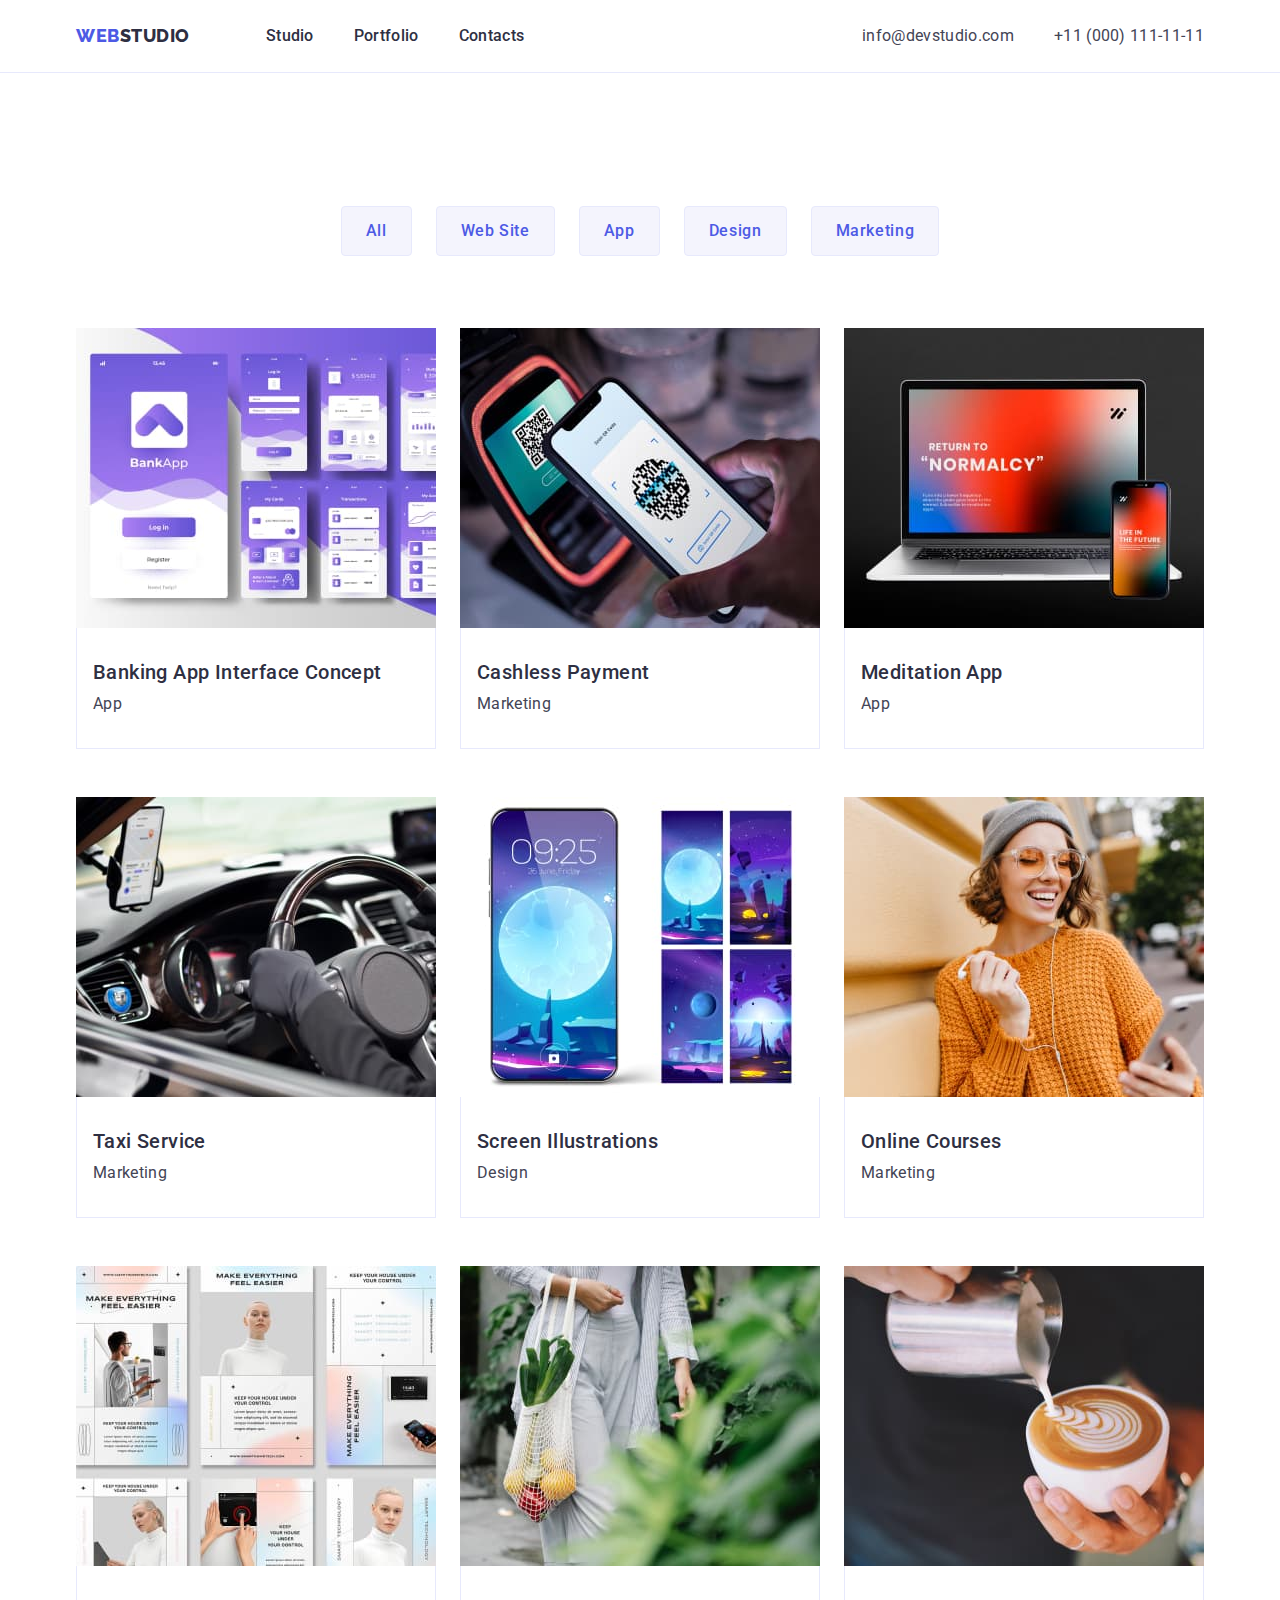
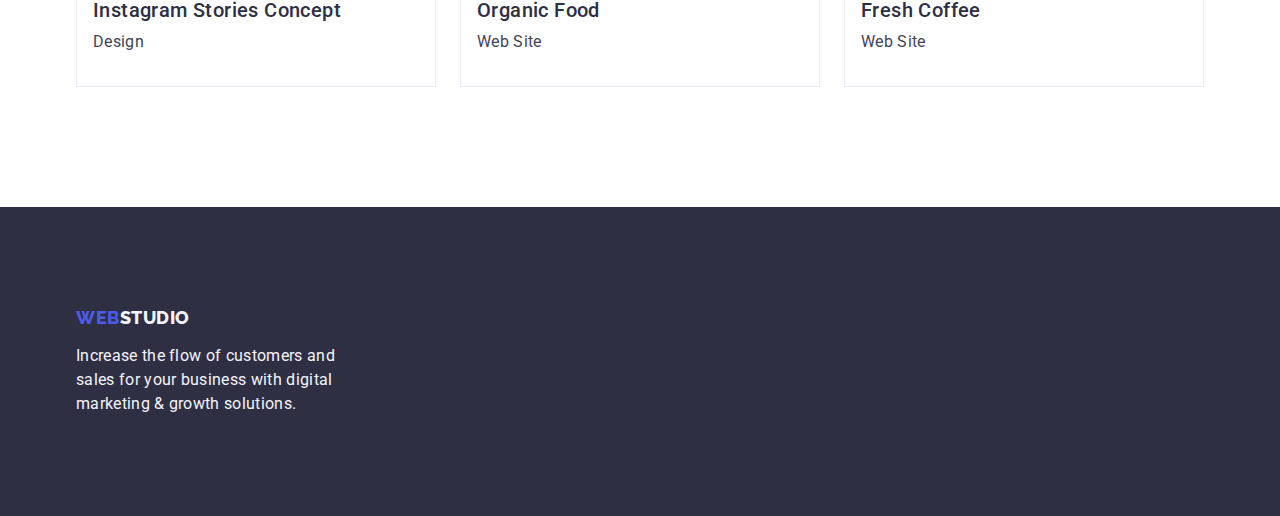
==== portfolio.html @ 6bdd24da "first commit" ====
<!DOCTYPE html>
<html lang="en">
<head>
    <meta charset="UTF-8">
    <meta http-equiv="X-UA-Compatible" content="IE=edge">
    <meta name="viewport" content="width=device-width, initial-scale=1.0">
    <link rel="preconnect" href="https://fonts.googleapis.com">
    <link rel="preconnect" href="https://fonts.gstatic.com" crossorigin>
    <link href="https://fonts.googleapis.com/css2?family=Raleway:ital,wght@0,100;0,200;0,300;0,400;0,500;0,600;0,700;0,800;0,900;1,100;1,200;1,300;1,400;1,500;1,600;1,700;1,800;1,900&family=Roboto:ital,wght@0,300;0,400;0,500;0,700;0,900;1,100;1,300;1,400;1,500;1,700;1,900&display=swap" rel="stylesheet">
    <link rel="stylesheet" href="https://cdnjs.cloudflare.com/ajax/libs/modern-normalize/1.0.0/modern-normalize.min.css"/>
    <link rel="stylesheet" href="./css/styles.css"/>
    <title>Portfolio</title>
</head>
<body>
    <header class="header">
        <div class="header-container container">
            <nav class="navigation">
                <a href="./index.html" class="logo link">Web<span class="logo-studio">Studio</span></a>
                <ul class="list menu">
                    <li class="nav-list-item">
                        <a href="./index.html" class="link-list-item link">Studio</a>
                    </li>
                    <li class="nav-list-item">
                        <a href="./portfolio.html" class="link-list-item link">Portfolio</a>
                    </li>
                    <li class="nav-list-item">
                        <a href="" class="link-list-item link">Contacts</a>
                    </li>
                </ul>
            </nav>
            <address class="address">
                <ul class="list menu">
                    <li class="nav-list-item">
                        <a href="mailto:info@devstudio.com" class="address-link link">info@devstudio.com</a>
                    </li>
                    <li class="nav-list-item">
                        <a href="tel:+110001111111" class="address-link link">+11 (000) 111-11-11</a>
                    </li>
                </ul>
            </address>
        </div>
    </header>
    <main>
        <section class="portfolio-section">
            <div class="container">
                <h1 class="portfolio-title">Portfolio page</h1>
                <ul class="portfolio-buttons list">
                    <li>
                        <button type="button" class="portfolio-button">All</button>
                    </li>
                    <li>
                        <button type="button" class="portfolio-button">Web Site</button>
                    </li>
                    <li>
                        <button type="button" class="portfolio-button">App</button>
                    </li>
                    <li>
                        <button type="button" class="portfolio-button">Design</button>
                    </li>
                    <li>   
                        <button type="button" class="portfolio-button">Marketing</button>
                    </li>
                </ul> 
                <ul class="list portfolio-items">
                    <li class="portfolio-item">
                        <a class="link">
                            <img src="./images/portfolio-1.jpg" alt="Banking App Interface Concept photo" width="360"/>
                            <div class="portfolio-item-container">
                                <h2 class="portfolio-title-item">Banking App Interface Concept</h2>
                                <p class="portfolio-text-item">App</p>
                            </div>
                        </a>
                    </li>
                    <li class="portfolio-item">
                        <a class="link">
                            <img src="./images/portfolio-2.jpg" alt="Cashless Payment photo" width="360"/>
                            <div class="portfolio-item-container">
                                <h2 class="portfolio-title-item">Cashless Payment</h2>
                                <p class="portfolio-text-item">Marketing</p>
                            </div>
                        </a>
                    </li>
                    <li class="portfolio-item">
                        <a class="link">
                            <img src="./images/portfolio-3.jpg" alt="Meditation App photo" width="360"/>
                            <div class="portfolio-item-container">
                                <h2 class="portfolio-title-item">Meditation App</h2>
                                <p class="portfolio-text-item">App</p>
                            </div>
                        </a>
                    </li>
                    <li class="portfolio-item">
                        <a class="link">
                            <img src="./images/portfolio-4.jpg" alt="Taxi Service photo" width="360"/>
                            <div class="portfolio-item-container">
                                <h2 class="portfolio-title-item">Taxi Service</h2>
                                <p class="portfolio-text-item">Marketing</p>
                            </div>
                        </a>
                    </li>
                    <li class="portfolio-item">
                        <a class="link">
                            <img src="./images/portfolio-5.jpg" alt="Screen Illustrations photo" width="360"/>
                            <div class="portfolio-item-container">
                                <h2 class="portfolio-title-item">Screen Illustrations</h2>
                                <p class="portfolio-text-item">Design</p>
                            </div>
                        </a>
                    </li>
                    <li class="portfolio-item">
                        <a class="link">
                            <img src="./images/portfolio-6.jpg" alt="Online Courses photo" width="360"/>
                            <div class="portfolio-item-container">
                                <h2 class="portfolio-title-item">Online Courses</h2>
                                <p class="portfolio-text-item">Marketing</p>
                            </div>
                        </a>
                    </li>
                    <li class="portfolio-item">
                        <a class="link">
                            <img src="./images/portfolio-7.jpg" alt="Instagram Stories Concept photo" width="360"/>
                            <div class="portfolio-item-container">
                                <h2 class="portfolio-title-item">Instagram Stories Concept</h2>
                                <p class="portfolio-text-item">Design</p>
                            </div>
                        </a>
                    </li>
                    <li class="portfolio-item">
                        <a class="link">
                            <img src="./images/portfolio-8.jpg" alt="Organic Food photo" width="360"/>
                            <div class="portfolio-item-container">
                                <h2 class="portfolio-title-item">Organic Food</h2>
                                <p class="portfolio-text-item">Web Site</p>
                            </div>
                        </a>
                    </li>
                    <li class="portfolio-item">
                        <a class="link">
                            <img src="./images/portfolio-9.jpg" alt="Fresh Coffee photo" width="360"/>
                            <div class="portfolio-item-container">
                                <h2 class="portfolio-title-item">Fresh Coffee</h2>
                                <p class="portfolio-text-item">Web Site</p>
                            </div>
                        </a>
                    </li>
                </ul>
            </div>
        </section>
    </main>
    <footer class="footer">
        <div class="container">
            <a href="./index.html" class="logo link">Web<span class="logo-studio-footer">Studio</span></a>
            <p class="footer-description">
                Increase the flow of customers and sales for your business with digital marketing & growth solutions.
            </p>
        </div>
    </footer>
</body>
</html>
---- css/styles.css ----
:root {
    --background-color: #ffffff
}

body {
    font-family: "Raleway", sans-serif;
    font-family: "Roboto", sans-serif;
    color: #434455;
    background-color: var(--background-color);
}

h1, h2, h3, h4, h5, h6, p ,ul {
    margin: 0;
}

ul {
    margin: 0;
    padding: 0;
}

.header {
    border-bottom: 1px solid #E7E9FC;
    padding-top: 24px;
    padding-bottom: 24px;
}

img {
    display: block;
}

.header-container {
    display: flex;
}

.container {
    width: 1158px;
    margin: 0 auto;
    padding-left: 15px;
    padding-right: 15px;
    justify-content: space-between;
}

.navigation {
    display: flex;
    align-items: center;
}

.logo {
    font-family: "Raleway", sans-serif;
    font-weight: 800;
    font-size: 18px;
    line-height: 1.17;
    letter-spacing: 0.03em;
    text-transform: uppercase;
    color: #4d5ae5;
    margin-right: 76px;
}

.link {
    text-decoration: none;
}

.logo-studio {
    color: #2e2f42;
}

.menu {
    display: flex;
}

.list {
    list-style: none;
}

.nav-list-item {
    margin-right: 40px;
}

.nav-list-item:last-child {
    margin-right: 0;
}

.link-list-item {
    font-weight: 500;
    font-size: 16px;
    line-height: 1.5;
    letter-spacing: 0.02em;
    color: #2e2f42;
    padding-top: 24px;
    padding-bottom: 24px;
}

.link-list-item:hover,
.link-list-item:focus {
    color: #404bbf;
}

.address {
    font-style: normal;
}

.address-link {
    font-size: 16px;
    line-height: 1.5;
    letter-spacing: 0.02em;
    color: #434455;
}

.address-link:hover,
.address-link:focus {
    color: #404bbf;
}

.first-section {
    background-color: #2e2f42;
    padding-top: 188px;
    padding-bottom: 188px;
}

.main-title {
    font-size: 56px;
    line-height: 1.07;
    text-align: center;
    letter-spacing: 0.02em;
    color: #ffffff;
    max-width: 496px;
    margin: 0 auto;
}

.order-service-button {
    display: block;
    background-color: #4D5AE5;
    font-family: "Roboto", sans-serif;
    font-weight: 500;
    font-size: 16px;
    line-height: 1.5;
    letter-spacing: 0.04em;
    color: #ffffff;
    cursor: pointer;
    margin-top: 48px;
    margin-left: auto;
    margin-right: auto;
    border: none;
    border-radius: 4px;
    padding: 16px 32px;
}

.order-service-button:hover,
.order-service-button:focus {
    background-color: #404BBF;
}

.second-section {
    padding-top: 120px;
    padding-bottom: 120px;
}

.advatages-title {
    visibility: hidden;
}

.advantages-list {
    display: flex;
    padding-left: 0;
    gap: 24px;
}

.list-item {
    width: calc((100% - 72px) / 4);
}

.title-item {
    font-weight: 500;
    font-size: 16px;
    line-height: 1.2;
    letter-spacing: 0.02em;
    color: #2e2f42;
    margin-bottom: 8px;
}

.text-item {
    font-size: 16px;
    line-height: 1.5;
    letter-spacing: 0.02em;
    color: #434455;
}

.third-section {
    padding-bottom: 120px;
}

.images-title {
    font-size: 36px;
    line-height: 1.11;
    text-align: center;
    letter-spacing: 0.02em;
    text-transform: capitalize;
    color: #2e2f42;
    margin-bottom: 72px;
}

.images-list {
    display: flex;
    padding-left: 0;
    gap: 24px;
}

.images-list-item {
    width: calc((100% - 48px) / 3);
}

.our-team-section {
    background-color: #F4F4FD;
    padding-top: 120px;
    padding-bottom: 120px;
}

.our-team-list {
    display: flex;
    gap: 24px;
    padding-left: 0;
}

.employee-list-item {
    background-color: #FFFFFF;
    width: calc((100% - 72px) / 4);
    border-radius: 0px 0px 4px 4px;
    box-shadow: 0px 2px 1px 0px rgba(46, 47, 66, 0.08), 0px 1px 1px 0px rgba(46, 47, 66, 0.16), 0px 1px 6px 0px rgba(46, 47, 66, 0.08);
}

.employee-container {
    padding: 32px 16px;
}

.employee-title-item {
    font-weight: 500;
    font-size: 20px;
    line-height: 1.2;
    letter-spacing: 0.02em;
    color: #2e2f42;
    margin-bottom: 8px;
    text-align: center;
}

.employee-text-item {
    font-size: 16px;
    line-height: 1.5;
    letter-spacing: 0.02em;
    color: #434455;
    text-align: center;
}

.footer {
    background-color: #2e2f42;
    padding-top: 100px;
    padding-bottom: 100px;
}

.logo-studio-footer {
    color: #f4f4fd;
}

.footer-description {
    font-family: 'Roboto';
    font-style: normal;
    font-weight: 400;
    font-size: 16px;
    line-height: 24px;
    letter-spacing: 0.02em;
    color: #F4F4FD;
    margin-top: 16px;
    max-width: 264px;
}

.portfolio-section {
    padding-top: 96px;
    padding-bottom: 120px;
}

.portfolio-title {
    visibility: hidden;
}

.portfolio-buttons {
    display: flex;
    gap: 24px;
    justify-content: center;
    margin-bottom: 72px;
}

.portfolio-button {
    font-family: "Roboto", sans-serif;
    font-weight: 500;
    font-size: 16px;
    line-height: 1.5;
    letter-spacing: 0.04em;
    color: #4d5ae5;
    background-color: #F4F4FD;
    cursor: pointer;
    padding: 12px 24px;
    border-radius: 4px;
    border: 1px solid #e7e9fc;
}

.portfolio-button:hover,
.portfolio-button:focus {
    color: #FFFFFF;
    background-color: #404BBF;
    border: 1px solid transparent;
}

.portfolio-items {
    display: flex;
    flex-wrap: wrap;
    column-gap: 24px;
    row-gap: 48px;
    padding-left: 0;
}

.portfolio-item {
    width: calc((100% - 48px) / 3);
}

.portfolio-item-container {
    padding: 32px 16px;
    border: 1px solid #e7e9fc;
    border-top: none;
}

.portfolio-title-item {
    font-weight: 500;
    font-size: 20px;
    line-height: 1.2;
    letter-spacing: 0.02em;
    color: #2e2f42;
    margin-bottom: 8px;
}

.portfolio-text-item {
    font-size: 16px;
    line-height: 1.5;
    letter-spacing: 0.02em;
    color: #434455;
}
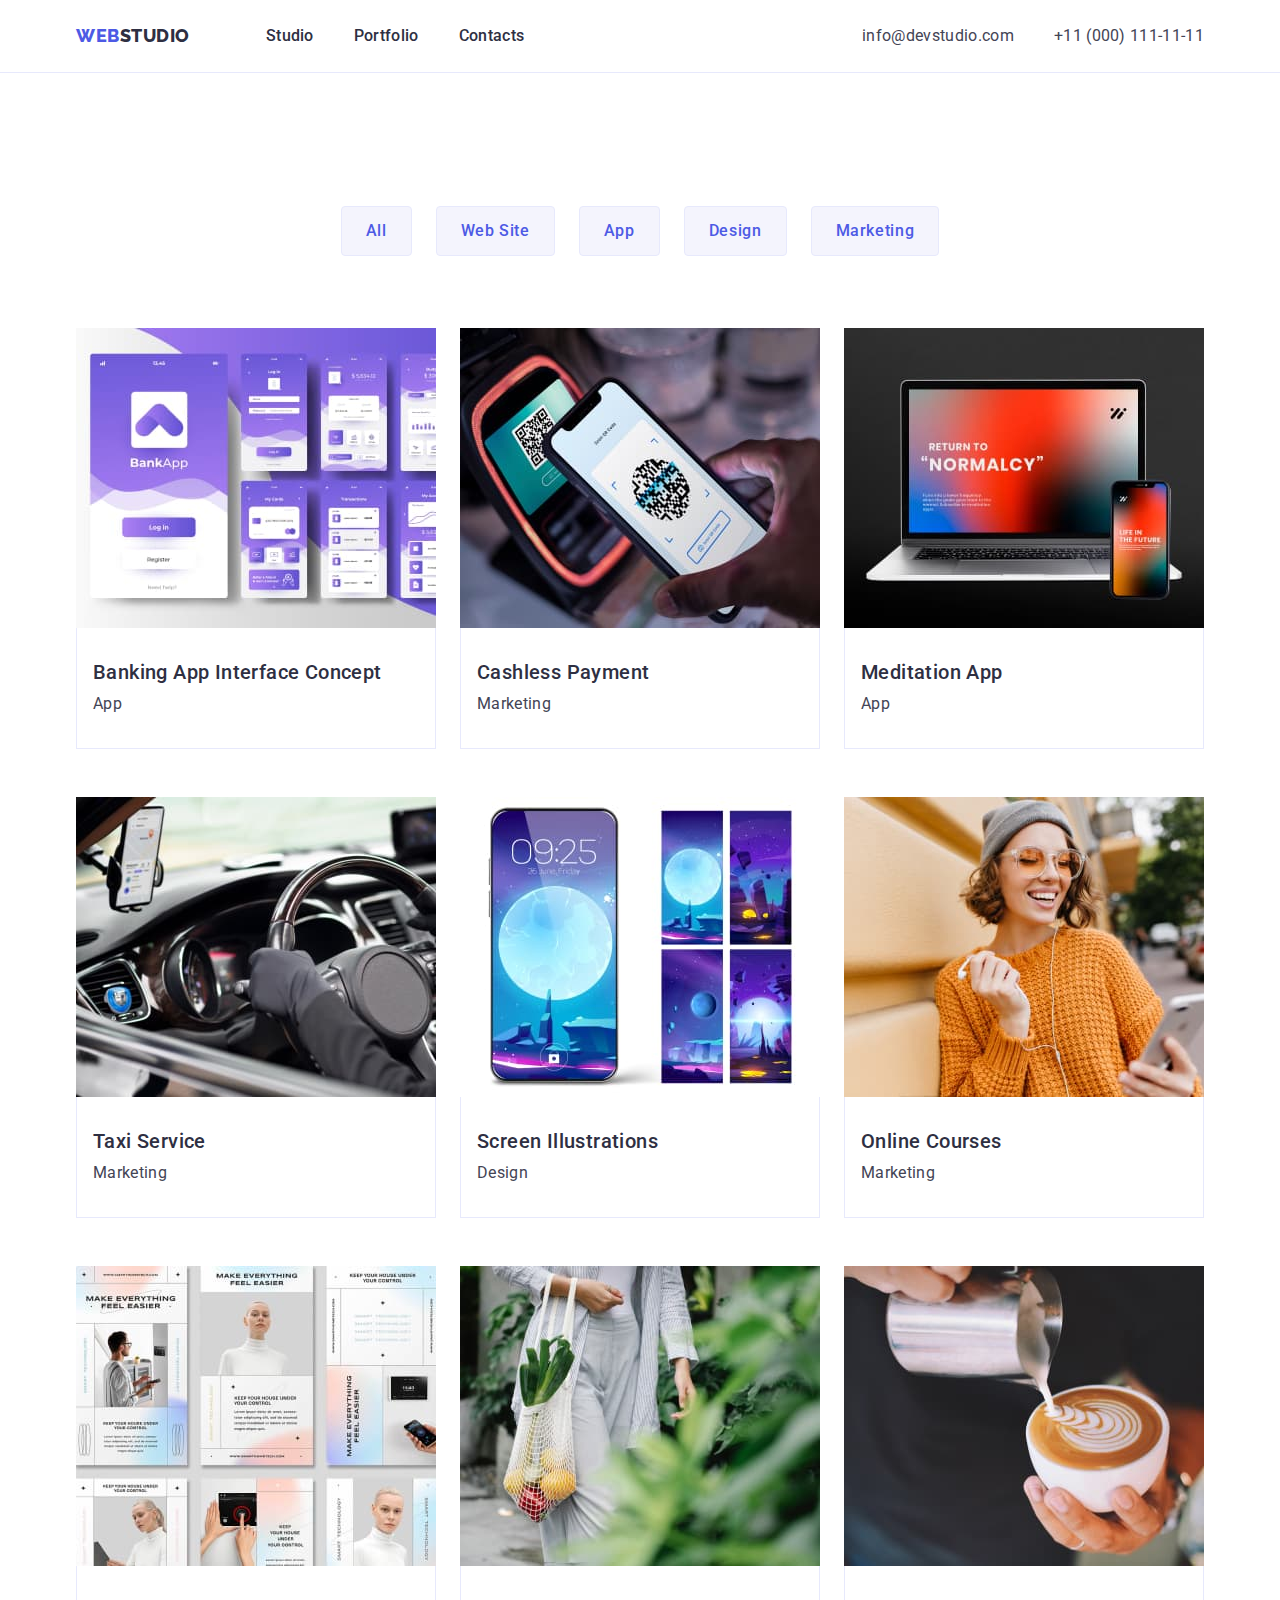
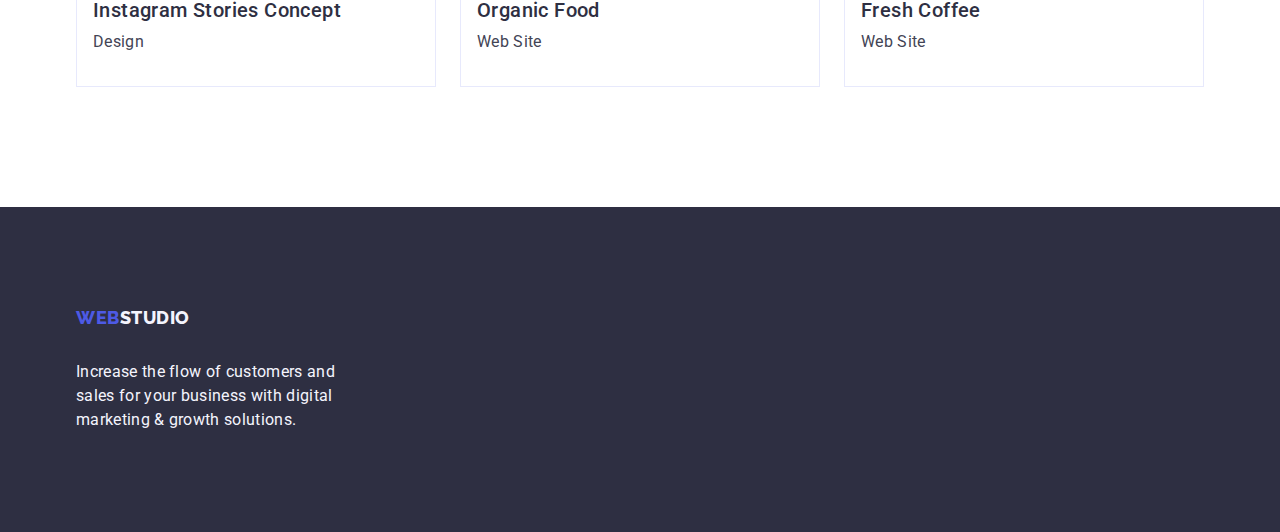
==== commit 7fd6efd8: "little fix" ====
--- a/portfolio.html
+++ b/portfolio.html
@@ -43,7 +43,7 @@
     <main>
         <section class="portfolio-section">
             <div class="container">
-                <h1 class="portfolio-title">Portfolio page</h1>
+                <h1 class="portfolio-title visually-hidden">Portfolio page</h1>
                 <ul class="portfolio-buttons list">
                     <li>
                         <button type="button" class="portfolio-button">All</button>
@@ -149,7 +149,7 @@
     </main>
     <footer class="footer">
         <div class="container">
-            <a href="./index.html" class="logo link">Web<span class="logo-studio-footer">Studio</span></a>
+            <a href="./index.html" class="logo-footer link">Web<span class="logo-studio-footer">Studio</span></a>
             <p class="footer-description">
                 Increase the flow of customers and sales for your business with digital marketing & growth solutions.
             </p>
--- a/css/styles.css
+++ b/css/styles.css
@@ -137,6 +137,7 @@
     letter-spacing: 0.04em;
     color: #ffffff;
     cursor: pointer;
+    min-width: 169px;
     margin-top: 48px;
     margin-left: auto;
     margin-right: auto;
@@ -159,6 +160,10 @@
     visibility: hidden;
 }
 
+.visually-hidden {
+    visibility: hidden;
+}
+
 .advantages-list {
     display: flex;
     padding-left: 0;
@@ -229,7 +234,7 @@
 }
 
 .employee-container {
-    padding: 32px 16px;
+    padding: 32px 0;
 }
 
 .employee-title-item {
@@ -254,6 +259,18 @@
     background-color: #2e2f42;
     padding-top: 100px;
     padding-bottom: 100px;
+}
+
+.logo-footer {
+    display: inline-block;
+    font-family: "Raleway", sans-serif;
+    font-weight: 800;
+    font-size: 18px;
+    line-height: 1.17;
+    letter-spacing: 0.03em;
+    text-transform: uppercase;
+    color: #4d5ae5;
+    margin-bottom: 16px;
 }
 
 .logo-studio-footer {
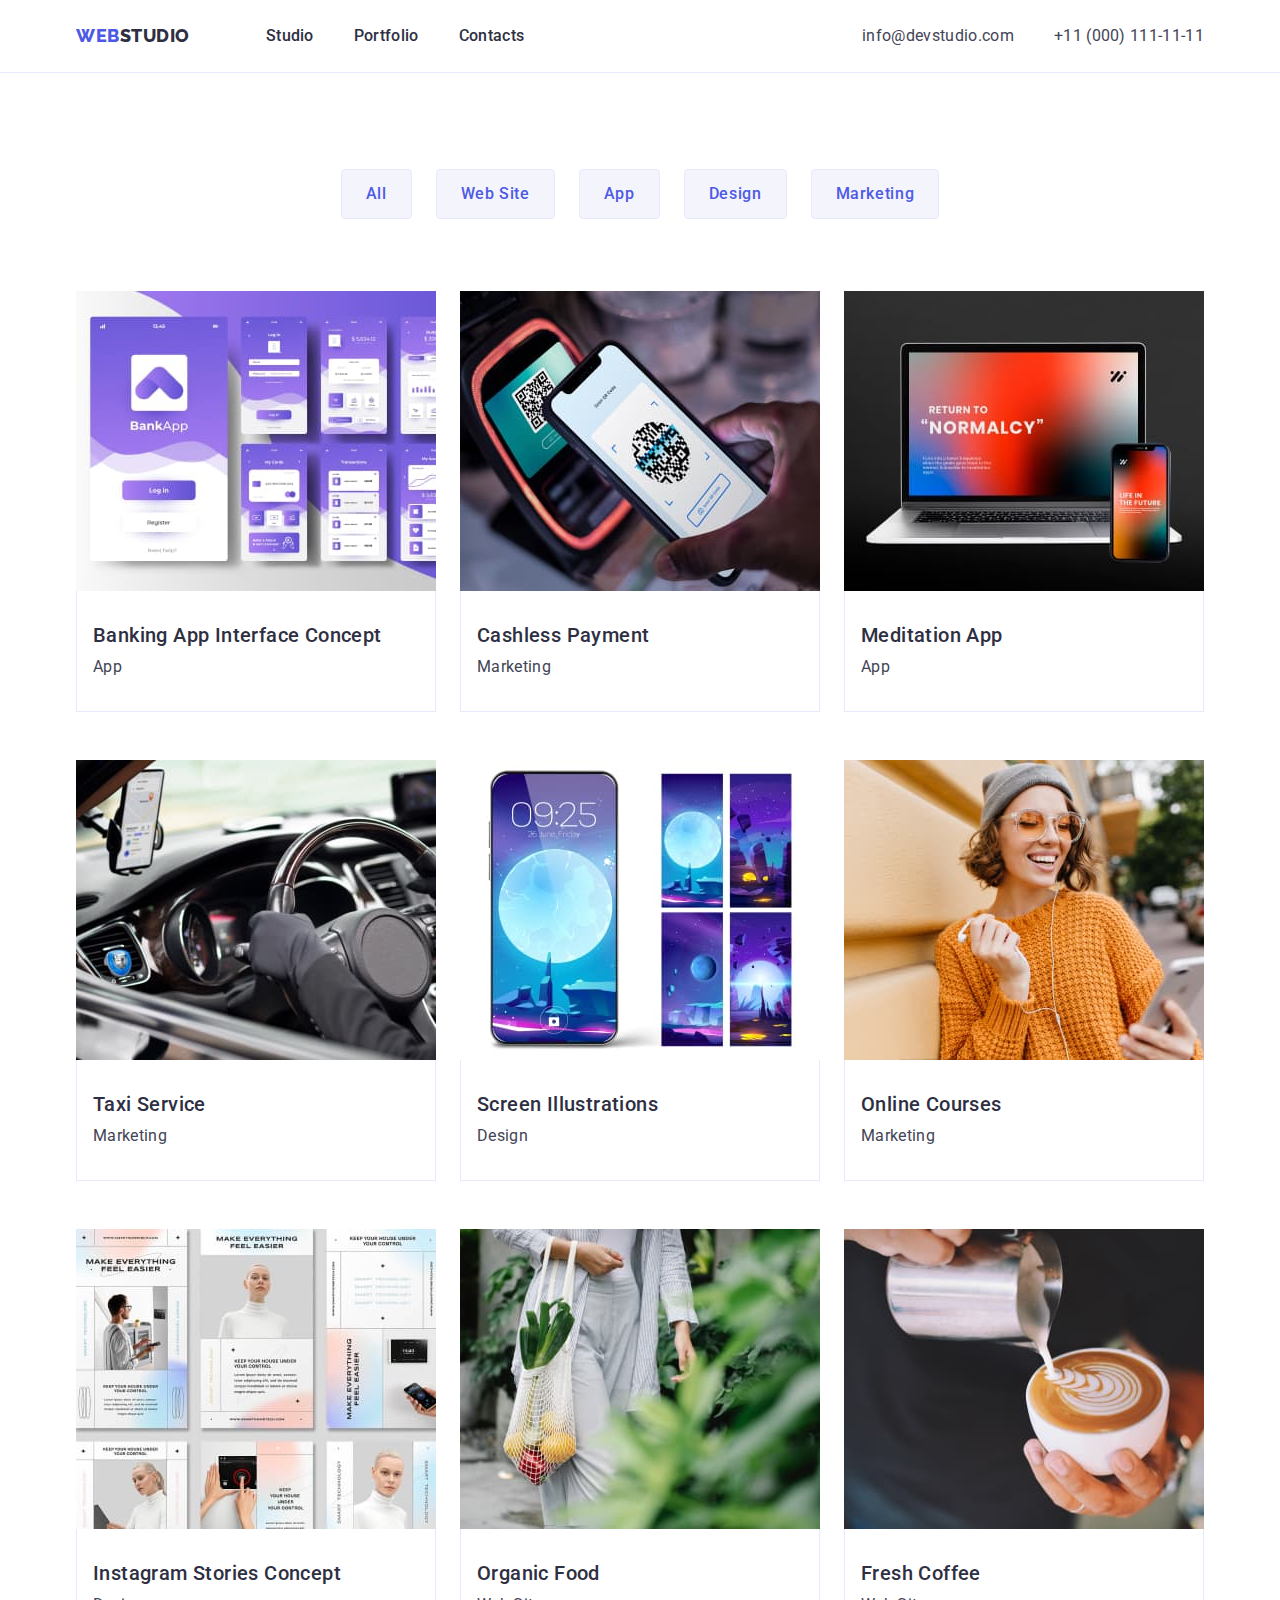
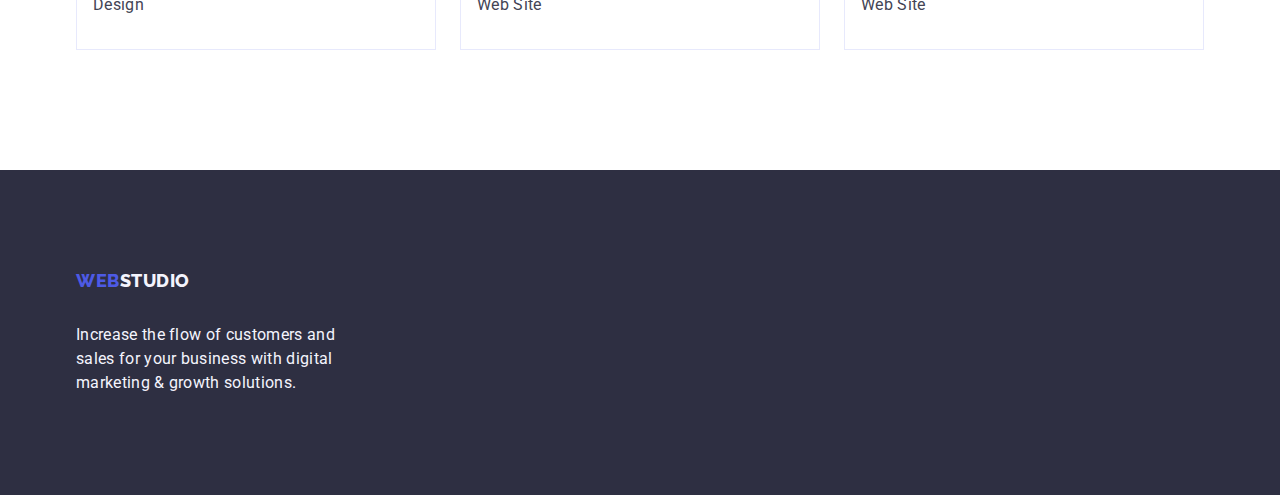
==== commit 62c05948: "visually-hidden" ====
--- a/portfolio.html
+++ b/portfolio.html
@@ -43,7 +43,7 @@
     <main>
         <section class="portfolio-section">
             <div class="container">
-                <h1 class="portfolio-title visually-hidden">Portfolio page</h1>
+                <h1 class="visually-hidden">Portfolio page</h1>
                 <ul class="portfolio-buttons list">
                     <li>
                         <button type="button" class="portfolio-button">All</button>
--- a/css/styles.css
+++ b/css/styles.css
@@ -156,12 +156,18 @@
     padding-bottom: 120px;
 }
 
-.advatages-title {
-    visibility: hidden;
-}
-
 .visually-hidden {
-    visibility: hidden;
+    position: absolute;
+    width: 1px;
+    height: 1px;
+    margin: -1px;
+    border: 0;
+    padding: 0;
+    
+    white-space: nowrap;
+    clip-path: inset(100%);
+    clip: rect(0 0 0 0);
+    overflow: hidden;
 }
 
 .advantages-list {
